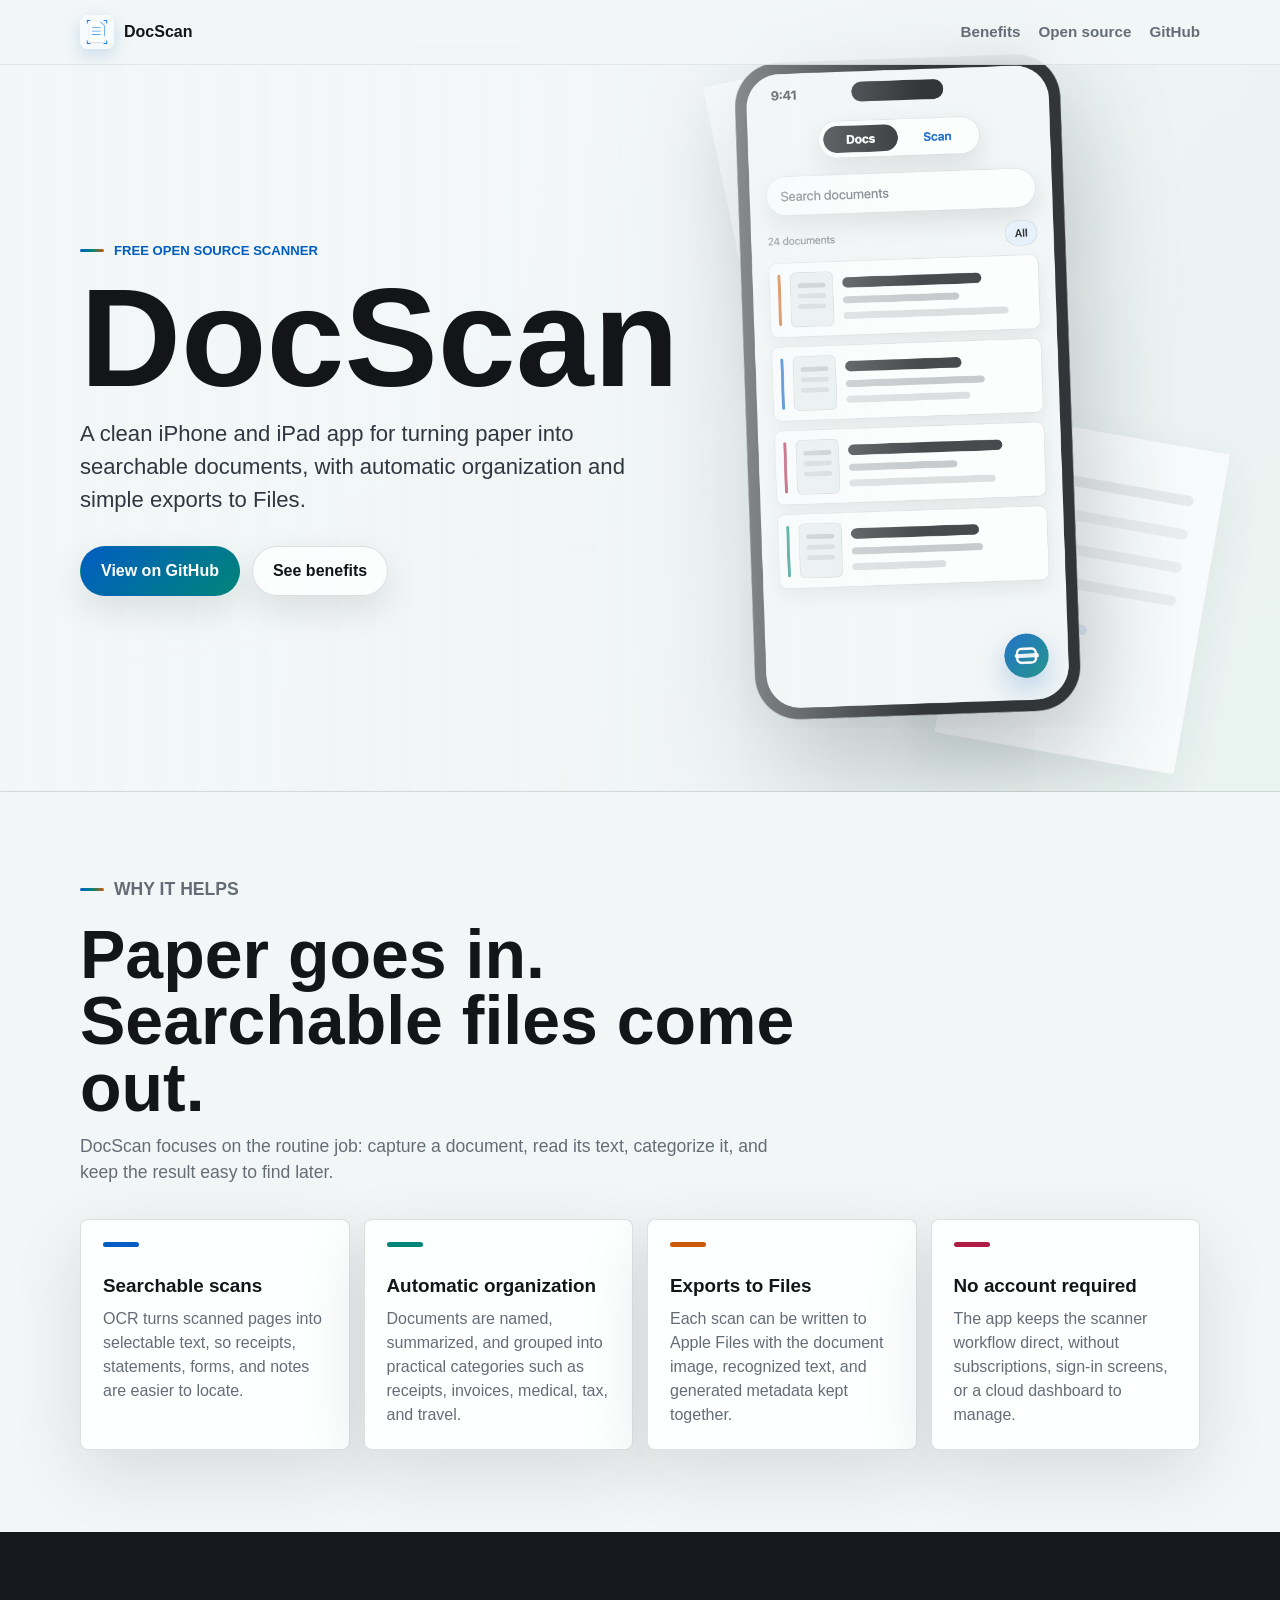
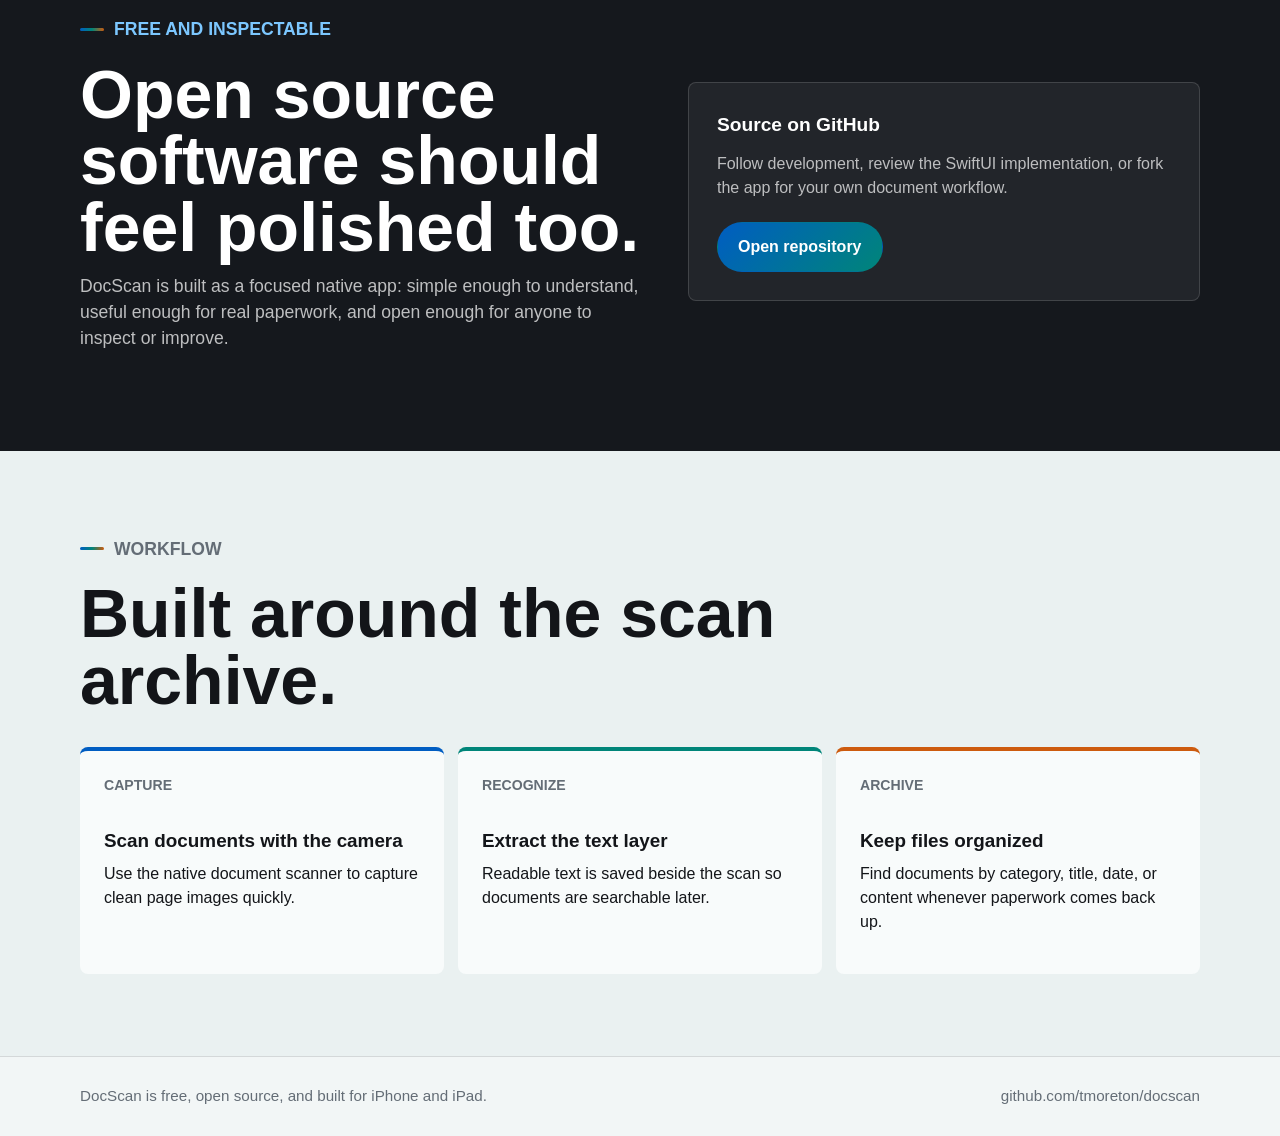
==== docs/index.html @ dbf19c74 "Refresh app styling and add landing page" ====
<!doctype html>
<html lang="en">
<head>
  <meta charset="utf-8">
  <meta name="viewport" content="width=device-width, initial-scale=1">
  <title>DocScan - Free Open Source Document Scanner</title>
  <meta name="description" content="DocScan is a clean, free, open source iPhone and iPad app for scanning paper into searchable, organized documents.">
  <meta property="og:title" content="DocScan">
  <meta property="og:description" content="A clean, free, open source scanner for turning paper into searchable documents.">
  <meta property="og:image" content="https://tmoreton.github.io/docscan/assets/docscan-hero.png">
  <meta property="og:type" content="website">
  <meta property="og:url" content="https://tmoreton.github.io/docscan/">
  <link rel="icon" href="assets/docscan-icon.png">
  <link rel="preload" href="assets/docscan-hero.png" as="image">
  <style>
    :root {
      color-scheme: light;
      --canvas: #f2f6f6;
      --surface: #feffff;
      --ink: #131519;
      --muted: #646d76;
      --blue: #005dc2;
      --teal: #008579;
      --orange: #cd5b0e;
      --rose: #ae1d46;
      --line: rgba(31, 36, 43, 0.14);
      --shadow: 0 22px 70px rgba(22, 28, 36, 0.12);
    }

    * {
      box-sizing: border-box;
    }

    html {
      scroll-behavior: smooth;
      overflow-x: hidden;
    }

    body {
      margin: 0;
      color: var(--ink);
      background: var(--canvas);
      font-family: -apple-system, BlinkMacSystemFont, "SF Pro Display", "Segoe UI", sans-serif;
      line-height: 1.5;
      overflow-x: hidden;
    }

    a {
      color: inherit;
      text-decoration: none;
    }

    .site-header {
      position: fixed;
      top: 0;
      left: 0;
      right: 0;
      z-index: 10;
      border-bottom: 1px solid rgba(31, 36, 43, 0.08);
      background: rgba(242, 246, 246, 0.78);
      backdrop-filter: blur(18px);
    }

    .nav {
      display: flex;
      align-items: center;
      justify-content: space-between;
      width: min(1120px, calc(100% - 40px));
      height: 64px;
      margin: 0 auto;
    }

    .brand {
      display: inline-flex;
      align-items: center;
      gap: 10px;
      font-weight: 750;
    }

    .brand img {
      width: 34px;
      height: 34px;
      border-radius: 8px;
      box-shadow: 0 6px 18px rgba(0, 93, 194, 0.18);
    }

    .nav-links {
      display: flex;
      align-items: center;
      gap: 18px;
      color: var(--muted);
      font-size: 0.95rem;
      font-weight: 650;
    }

    .nav-links a:hover {
      color: var(--ink);
    }

    .hero {
      min-height: 88svh;
      display: grid;
      align-items: center;
      padding: 112px 0 72px;
      background-image:
        linear-gradient(90deg, rgba(242, 246, 246, 0.99) 0%, rgba(242, 246, 246, 0.93) 42%, rgba(242, 246, 246, 0.15) 72%),
        url("assets/docscan-hero.png");
      background-size: cover;
      background-position: center;
      border-bottom: 1px solid var(--line);
    }

    .hero-inner {
      width: min(1120px, calc(100% - 40px));
      margin: 0 auto;
    }

    .eyebrow {
      display: inline-flex;
      align-items: center;
      gap: 10px;
      margin: 0 0 18px;
      color: var(--blue);
      font-size: 0.82rem;
      font-weight: 800;
      text-transform: uppercase;
    }

    .eyebrow::before {
      content: "";
      width: 24px;
      height: 3px;
      border-radius: 999px;
      background: linear-gradient(90deg, var(--blue), var(--teal), var(--orange));
    }

    h1,
    h2,
    h3,
    p {
      margin-top: 0;
    }

    h1 {
      max-width: 620px;
      margin-bottom: 18px;
      font-size: 8.75rem;
      line-height: 0.86;
      font-weight: 850;
    }

    .hero-copy {
      max-width: 570px;
      margin-bottom: 30px;
      color: #2f3740;
      font-size: 1.38rem;
    }

    .hero-actions {
      display: flex;
      flex-wrap: wrap;
      gap: 12px;
    }

    .button {
      display: inline-flex;
      align-items: center;
      justify-content: center;
      min-height: 50px;
      padding: 0 20px;
      border: 1px solid var(--line);
      border-radius: 999px;
      font-weight: 750;
      box-shadow: 0 14px 34px rgba(22, 28, 36, 0.10);
    }

    .button.primary {
      color: white;
      border-color: transparent;
      background: linear-gradient(135deg, var(--blue), var(--teal));
    }

    .button.secondary {
      color: var(--ink);
      background: rgba(254, 255, 255, 0.82);
    }

    main section {
      padding: 82px 0;
    }

    .section-inner {
      width: min(1120px, calc(100% - 40px));
      margin: 0 auto;
    }

    .section-heading {
      max-width: 720px;
      margin-bottom: 34px;
    }

    h2 {
      margin-bottom: 12px;
      font-size: 4.25rem;
      line-height: 0.98;
      font-weight: 820;
    }

    .section-heading p,
    .open-copy p {
      color: var(--muted);
      font-size: 1.1rem;
    }

    .feature-grid {
      display: grid;
      grid-template-columns: repeat(4, minmax(0, 1fr));
      gap: 14px;
    }

    .feature {
      min-height: 230px;
      padding: 22px;
      border: 1px solid var(--line);
      border-radius: 8px;
      background: var(--surface);
      box-shadow: var(--shadow);
    }

    .feature-marker {
      width: 36px;
      height: 5px;
      margin-bottom: 28px;
      border-radius: 999px;
      background: var(--blue);
    }

    .feature:nth-child(2) .feature-marker {
      background: var(--teal);
    }

    .feature:nth-child(3) .feature-marker {
      background: var(--orange);
    }

    .feature:nth-child(4) .feature-marker {
      background: var(--rose);
    }

    h3 {
      margin-bottom: 10px;
      font-size: 1.18rem;
      line-height: 1.15;
    }

    .feature p {
      margin-bottom: 0;
      color: var(--muted);
    }

    .open-source {
      background: #15181d;
      color: white;
    }

    .open-source .eyebrow {
      color: #7cc7ff;
    }

    .open-source .section-inner {
      display: grid;
      grid-template-columns: minmax(0, 1.05fr) minmax(280px, 0.95fr);
      gap: 42px;
      align-items: center;
    }

    .open-copy p {
      color: rgba(255, 255, 255, 0.72);
    }

    .repo-panel {
      padding: 28px;
      border: 1px solid rgba(255, 255, 255, 0.14);
      border-radius: 8px;
      background: rgba(255, 255, 255, 0.06);
    }

    .repo-panel strong {
      display: block;
      margin-bottom: 12px;
      font-size: 1.2rem;
    }

    .repo-panel p {
      margin-bottom: 22px;
      color: rgba(255, 255, 255, 0.70);
    }

    .repo-panel .button {
      box-shadow: none;
    }

    .workflow {
      background: #eaf1f1;
    }

    .steps {
      display: grid;
      grid-template-columns: repeat(3, minmax(0, 1fr));
      gap: 14px;
    }

    .step {
      padding: 24px;
      border-top: 4px solid var(--blue);
      background: rgba(254, 255, 255, 0.72);
      border-radius: 8px;
    }

    .step:nth-child(2) {
      border-top-color: var(--teal);
    }

    .step:nth-child(3) {
      border-top-color: var(--orange);
    }

    .step span {
      display: block;
      margin-bottom: 34px;
      color: var(--muted);
      font-size: 0.88rem;
      font-weight: 800;
      text-transform: uppercase;
    }

    footer {
      padding: 28px 0;
      border-top: 1px solid var(--line);
      color: var(--muted);
      background: var(--canvas);
      font-size: 0.95rem;
    }

    footer .section-inner {
      display: flex;
      justify-content: space-between;
      gap: 18px;
    }

    @media (max-width: 860px) {
      .nav {
        width: calc(100% - 28px);
        max-width: 680px;
      }

      .nav-links a:first-child {
        display: none;
      }

      .hero {
        min-height: 90svh;
        padding: 100px 0 64px;
        background-image:
          linear-gradient(180deg, rgba(242, 246, 246, 0.99) 0%, rgba(242, 246, 246, 0.90) 52%, rgba(242, 246, 246, 0.42) 100%),
          url("assets/docscan-hero.png");
        background-position: 62% center;
      }

      .hero-inner,
      .section-inner {
        width: calc(100% - 28px);
        max-width: 680px;
      }

      h1 {
        font-size: 5.8rem;
      }

      .hero-copy {
        max-width: 480px;
        font-size: 1.2rem;
      }

      h2 {
        font-size: 3.2rem;
      }

      .feature-grid,
      .steps,
      .open-source .section-inner {
        grid-template-columns: 1fr;
      }

      main section {
        padding: 64px 0;
      }

      footer .section-inner {
        flex-direction: column;
      }
    }

    @media (max-width: 520px) {
      .nav-links {
        gap: 12px;
        font-size: 0.88rem;
      }

      .nav-links a:not(:last-child) {
        display: none;
      }

      .brand span {
        display: none;
      }

      h1 {
        font-size: 4.1rem;
      }

      h2 {
        font-size: 2.5rem;
      }

      .hero-actions {
        flex-direction: column;
        align-items: stretch;
        max-width: 348px;
      }

      .button {
        width: 100%;
      }

      .hero-copy {
        max-width: 342px;
      }
    }
  </style>
</head>
<body>
  <header class="site-header">
    <nav class="nav" aria-label="Primary">
      <a class="brand" href="#top" aria-label="DocScan home">
        <img src="assets/docscan-icon.png" alt="">
        <span>DocScan</span>
      </a>
      <div class="nav-links">
        <a href="#benefits">Benefits</a>
        <a href="#open-source">Open source</a>
        <a href="https://github.com/tmoreton/docscan">GitHub</a>
      </div>
    </nav>
  </header>

  <main id="top">
    <section class="hero" aria-labelledby="hero-title">
      <div class="hero-inner">
        <p class="eyebrow">Free open source scanner</p>
        <h1 id="hero-title">DocScan</h1>
        <p class="hero-copy">A clean iPhone and iPad app for turning paper into searchable documents, with automatic organization and simple exports to Files.</p>
        <div class="hero-actions">
          <a class="button primary" href="https://github.com/tmoreton/docscan">View on GitHub</a>
          <a class="button secondary" href="#benefits">See benefits</a>
        </div>
      </div>
    </section>

    <section id="benefits">
      <div class="section-inner">
        <div class="section-heading">
          <p class="eyebrow">Why it helps</p>
          <h2>Paper goes in. Searchable files come out.</h2>
          <p>DocScan focuses on the routine job: capture a document, read its text, categorize it, and keep the result easy to find later.</p>
        </div>
        <div class="feature-grid">
          <article class="feature">
            <div class="feature-marker"></div>
            <h3>Searchable scans</h3>
            <p>OCR turns scanned pages into selectable text, so receipts, statements, forms, and notes are easier to locate.</p>
          </article>
          <article class="feature">
            <div class="feature-marker"></div>
            <h3>Automatic organization</h3>
            <p>Documents are named, summarized, and grouped into practical categories such as receipts, invoices, medical, tax, and travel.</p>
          </article>
          <article class="feature">
            <div class="feature-marker"></div>
            <h3>Exports to Files</h3>
            <p>Each scan can be written to Apple Files with the document image, recognized text, and generated metadata kept together.</p>
          </article>
          <article class="feature">
            <div class="feature-marker"></div>
            <h3>No account required</h3>
            <p>The app keeps the scanner workflow direct, without subscriptions, sign-in screens, or a cloud dashboard to manage.</p>
          </article>
        </div>
      </div>
    </section>

    <section class="open-source" id="open-source">
      <div class="section-inner">
        <div class="open-copy">
          <p class="eyebrow">Free and inspectable</p>
          <h2>Open source software should feel polished too.</h2>
          <p>DocScan is built as a focused native app: simple enough to understand, useful enough for real paperwork, and open enough for anyone to inspect or improve.</p>
        </div>
        <aside class="repo-panel" aria-label="GitHub repository">
          <strong>Source on GitHub</strong>
          <p>Follow development, review the SwiftUI implementation, or fork the app for your own document workflow.</p>
          <a class="button primary" href="https://github.com/tmoreton/docscan">Open repository</a>
        </aside>
      </div>
    </section>

    <section class="workflow" aria-labelledby="workflow-title">
      <div class="section-inner">
        <div class="section-heading">
          <p class="eyebrow">Workflow</p>
          <h2 id="workflow-title">Built around the scan archive.</h2>
        </div>
        <div class="steps">
          <article class="step">
            <span>Capture</span>
            <h3>Scan documents with the camera</h3>
            <p>Use the native document scanner to capture clean page images quickly.</p>
          </article>
          <article class="step">
            <span>Recognize</span>
            <h3>Extract the text layer</h3>
            <p>Readable text is saved beside the scan so documents are searchable later.</p>
          </article>
          <article class="step">
            <span>Archive</span>
            <h3>Keep files organized</h3>
            <p>Find documents by category, title, date, or content whenever paperwork comes back up.</p>
          </article>
        </div>
      </div>
    </section>
  </main>

  <footer>
    <div class="section-inner">
      <span>DocScan is free, open source, and built for iPhone and iPad.</span>
      <a href="https://github.com/tmoreton/docscan">github.com/tmoreton/docscan</a>
    </div>
  </footer>
</body>
</html>
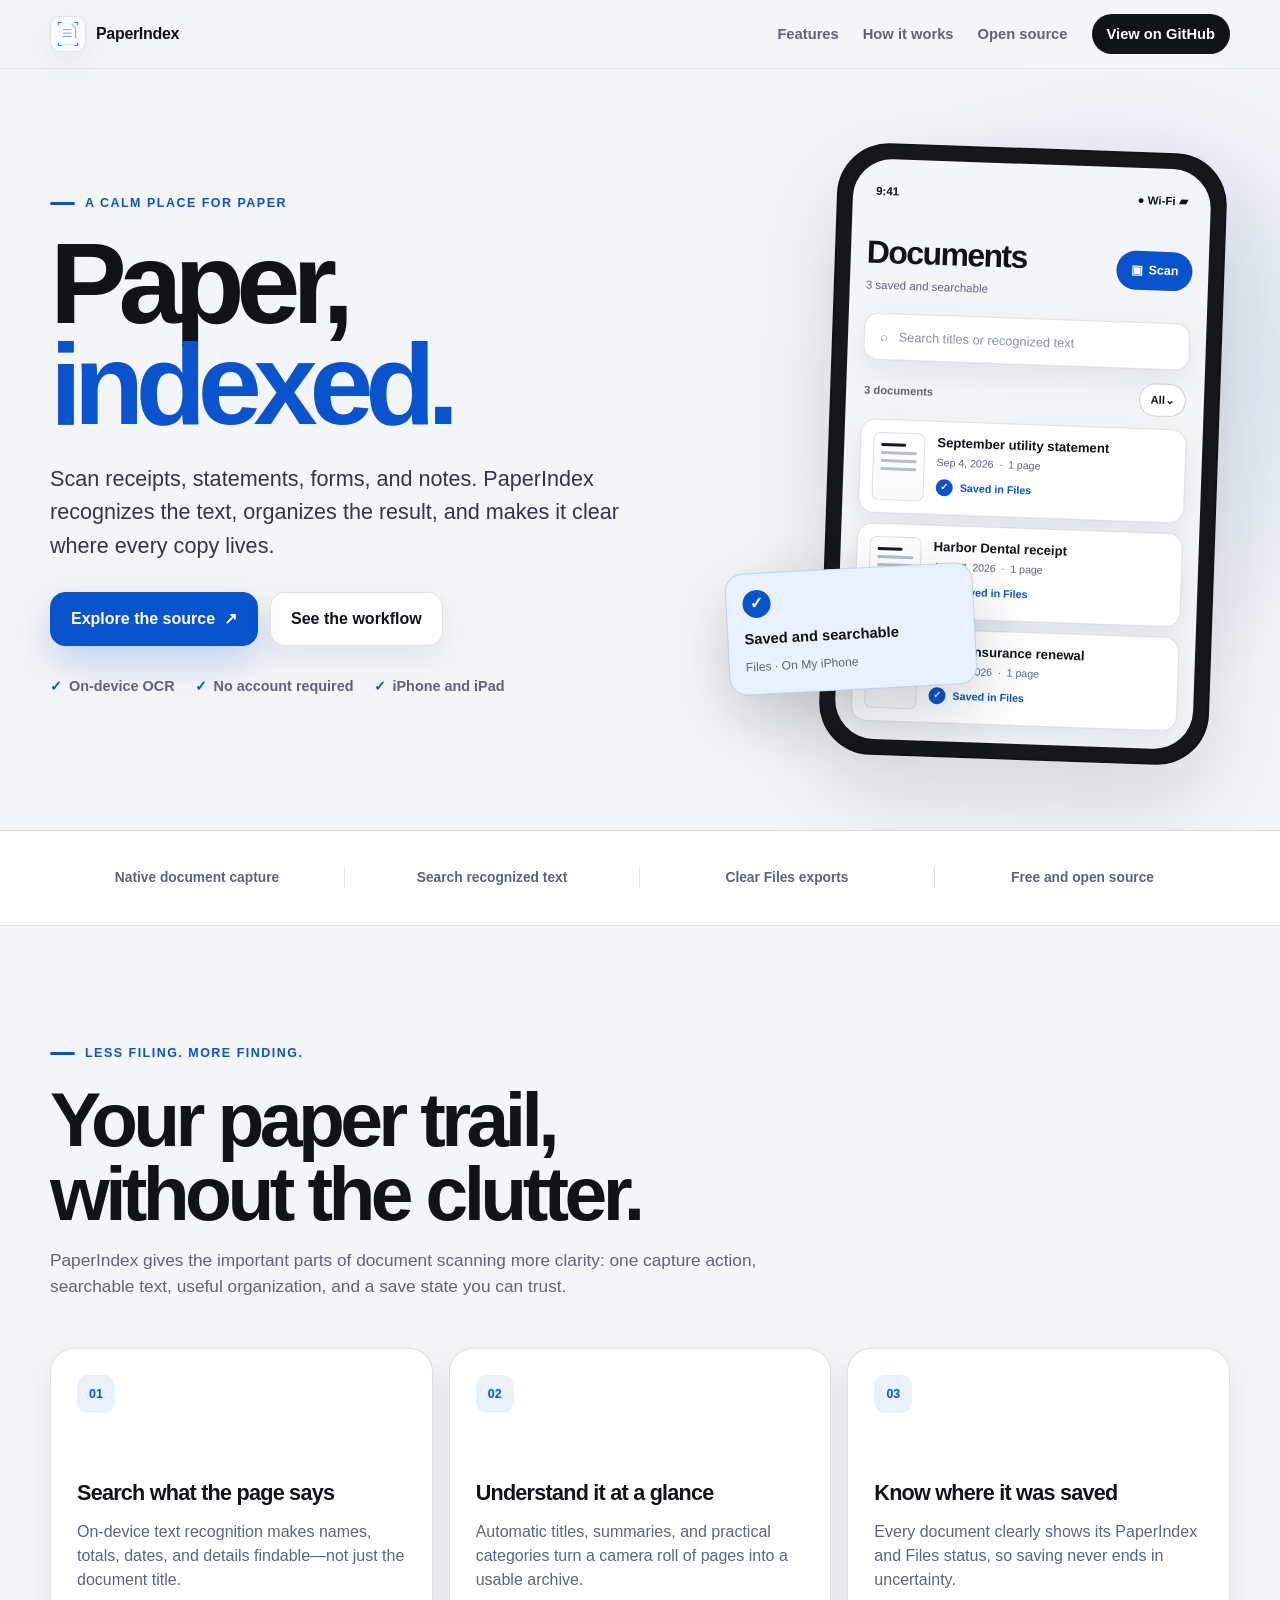
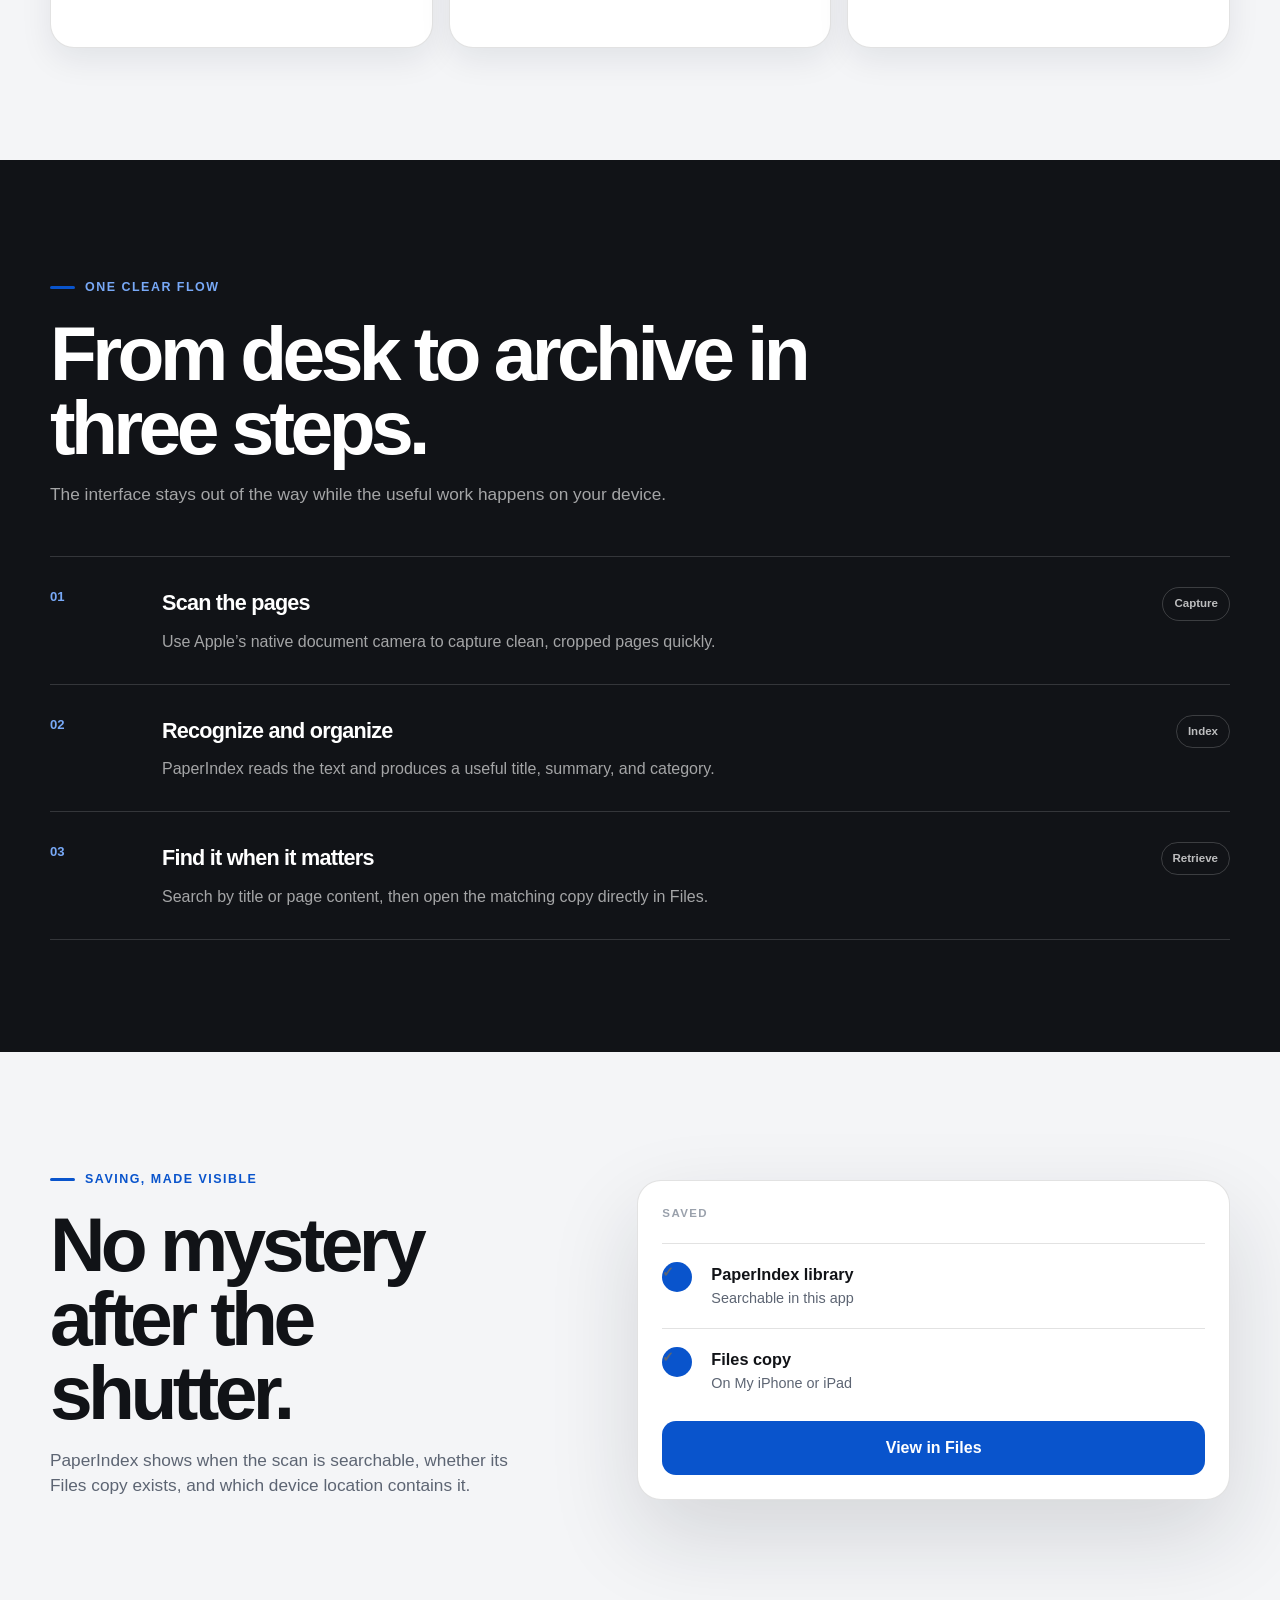
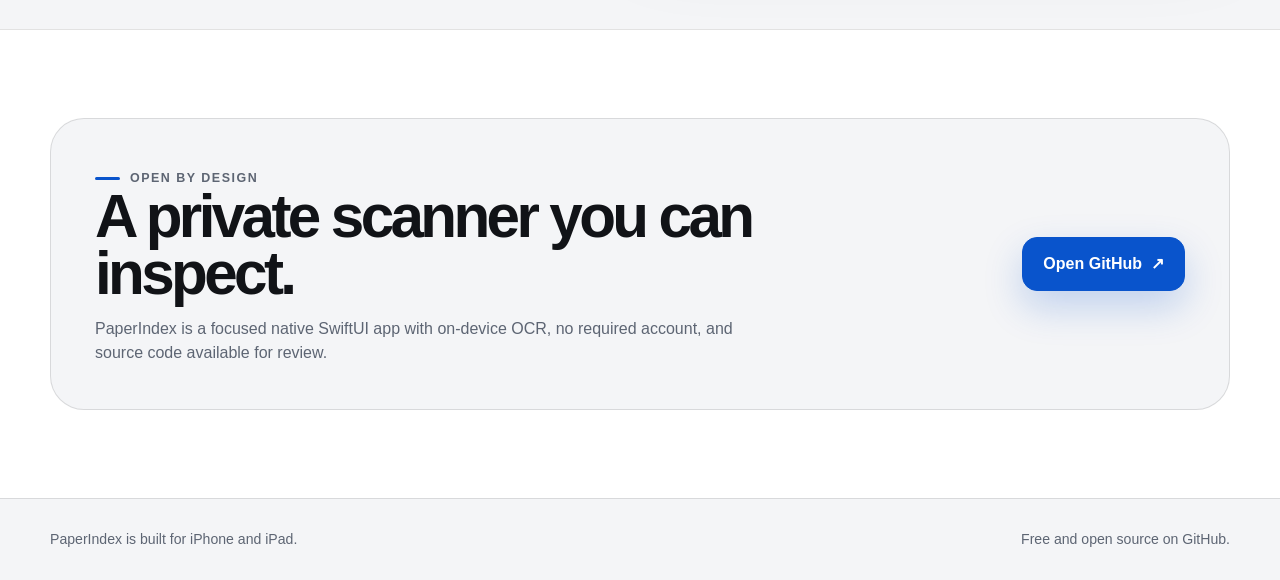
==== commit 13070d08: "Create PaperIndex landing page" ====
--- a/docs/index.html
+++ b/docs/index.html
@@ -3,33 +3,38 @@
 <head>
   <meta charset="utf-8">
   <meta name="viewport" content="width=device-width, initial-scale=1">
-  <title>DocScan - Free Open Source Document Scanner</title>
-  <meta name="description" content="DocScan is a clean, free, open source iPhone and iPad app for scanning paper into searchable, organized documents.">
-  <meta property="og:title" content="DocScan">
-  <meta property="og:description" content="A clean, free, open source scanner for turning paper into searchable documents.">
-  <meta property="og:image" content="https://tmoreton.github.io/docscan/assets/docscan-hero.png">
+  <meta name="theme-color" content="#f4f5f7">
+  <title>PaperIndex — Scan paper. Find anything.</title>
+  <meta name="description" content="PaperIndex turns receipts, statements, forms, and notes into a calm, searchable archive on iPhone and iPad.">
+  <meta property="og:title" content="PaperIndex — Paper, indexed.">
+  <meta property="og:description" content="Scan paper, recognize its text, and keep a clear copy in Files.">
+  <meta property="og:image" content="https://paperindex.tmoreton89.chatgpt.site/assets/paperindex-og.png">
   <meta property="og:type" content="website">
-  <meta property="og:url" content="https://tmoreton.github.io/docscan/">
+  <meta property="og:url" content="https://paperindex.tmoreton89.chatgpt.site/">
+  <meta name="twitter:card" content="summary_large_image">
+  <meta name="twitter:title" content="PaperIndex — Paper, indexed.">
+  <meta name="twitter:description" content="Scan paper, recognize its text, and keep a clear copy in Files.">
+  <meta name="twitter:image" content="https://paperindex.tmoreton89.chatgpt.site/assets/paperindex-og.png">
   <link rel="icon" href="assets/docscan-icon.png">
-  <link rel="preload" href="assets/docscan-hero.png" as="image">
   <style>
     :root {
       color-scheme: light;
-      --canvas: #f2f6f6;
-      --surface: #feffff;
-      --ink: #131519;
-      --muted: #646d76;
-      --blue: #005dc2;
-      --teal: #008579;
-      --orange: #cd5b0e;
-      --rose: #ae1d46;
-      --line: rgba(31, 36, 43, 0.14);
-      --shadow: 0 22px 70px rgba(22, 28, 36, 0.12);
-    }
-
-    * {
-      box-sizing: border-box;
-    }
+      --canvas: #f4f5f7;
+      --surface: #ffffff;
+      --ink: #111317;
+      --muted: #5d6573;
+      --blue: #0954cc;
+      --blue-dark: #073f99;
+      --blue-wash: #e9f1fe;
+      --line: rgba(17, 19, 23, 0.12);
+      --line-strong: rgba(17, 19, 23, 0.2);
+      --shadow-sm: 0 12px 32px rgba(18, 28, 45, 0.08);
+      --shadow-lg: 0 36px 90px rgba(18, 28, 45, 0.14);
+      --radius-md: 24px;
+      --radius-lg: 34px;
+    }
+
+    * { box-sizing: border-box; }
 
     html {
       scroll-behavior: smooth;
@@ -43,508 +48,845 @@
       font-family: -apple-system, BlinkMacSystemFont, "SF Pro Display", "Segoe UI", sans-serif;
       line-height: 1.5;
       overflow-x: hidden;
+      -webkit-font-smoothing: antialiased;
     }
 
     a {
       color: inherit;
       text-decoration: none;
+      -webkit-tap-highlight-color: transparent;
+    }
+
+    .shell {
+      width: min(1180px, calc(100% - 40px));
+      margin-inline: auto;
     }
 
     .site-header {
       position: fixed;
-      top: 0;
-      left: 0;
-      right: 0;
-      z-index: 10;
-      border-bottom: 1px solid rgba(31, 36, 43, 0.08);
-      background: rgba(242, 246, 246, 0.78);
-      backdrop-filter: blur(18px);
+      inset: 0 0 auto;
+      z-index: 20;
+      border-bottom: 1px solid rgba(17, 19, 23, 0.08);
+      background: rgba(244, 245, 247, 0.84);
+      backdrop-filter: blur(20px) saturate(150%);
     }
 
     .nav {
       display: flex;
       align-items: center;
       justify-content: space-between;
-      width: min(1120px, calc(100% - 40px));
-      height: 64px;
-      margin: 0 auto;
+      min-height: 68px;
     }
 
     .brand {
       display: inline-flex;
       align-items: center;
       gap: 10px;
-      font-weight: 750;
+      font-size: 1rem;
+      font-weight: 780;
+      letter-spacing: -0.02em;
     }
 
     .brand img {
-      width: 34px;
-      height: 34px;
-      border-radius: 8px;
-      box-shadow: 0 6px 18px rgba(0, 93, 194, 0.18);
+      width: 36px;
+      height: 36px;
+      border: 1px solid var(--line);
+      border-radius: 10px;
+      background: white;
+      box-shadow: var(--shadow-sm);
     }
 
     .nav-links {
       display: flex;
       align-items: center;
-      gap: 18px;
-      color: var(--muted);
-      font-size: 0.95rem;
+      gap: 24px;
+      color: var(--muted);
+      font-size: 0.92rem;
       font-weight: 650;
     }
 
-    .nav-links a:hover {
-      color: var(--ink);
+    .nav-links a { transition: color 160ms ease; }
+
+    .nav-links a:hover,
+    .nav-links a:focus-visible { color: var(--ink); }
+
+    .nav-cta {
+      display: inline-flex;
+      align-items: center;
+      min-height: 40px;
+      padding: 0 15px;
+      color: white !important;
+      border-radius: 999px;
+      background: var(--ink);
     }
 
     .hero {
-      min-height: 88svh;
-      display: grid;
-      align-items: center;
-      padding: 112px 0 72px;
-      background-image:
-        linear-gradient(90deg, rgba(242, 246, 246, 0.99) 0%, rgba(242, 246, 246, 0.93) 42%, rgba(242, 246, 246, 0.15) 72%),
-        url("assets/docscan-hero.png");
-      background-size: cover;
-      background-position: center;
+      position: relative;
+      min-height: 820px;
+      padding: 148px 0 92px;
+      overflow: hidden;
       border-bottom: 1px solid var(--line);
     }
 
-    .hero-inner {
-      width: min(1120px, calc(100% - 40px));
-      margin: 0 auto;
+    .hero::before {
+      content: "";
+      position: absolute;
+      width: 680px;
+      height: 680px;
+      top: 36px;
+      right: -180px;
+      border-radius: 50%;
+      background: radial-gradient(circle, rgba(9, 84, 204, 0.13), rgba(9, 84, 204, 0) 68%);
+      pointer-events: none;
+    }
+
+    .hero-grid {
+      position: relative;
+      display: grid;
+      grid-template-columns: minmax(0, 1.04fr) minmax(360px, 0.76fr);
+      gap: clamp(50px, 8vw, 112px);
+      align-items: center;
     }
 
     .eyebrow {
       display: inline-flex;
       align-items: center;
       gap: 10px;
-      margin: 0 0 18px;
+      margin: 0 0 20px;
       color: var(--blue);
-      font-size: 0.82rem;
+      font-size: 0.78rem;
       font-weight: 800;
+      letter-spacing: 0.12em;
       text-transform: uppercase;
     }
 
     .eyebrow::before {
       content: "";
-      width: 24px;
+      width: 25px;
       height: 3px;
       border-radius: 999px;
-      background: linear-gradient(90deg, var(--blue), var(--teal), var(--orange));
-    }
-
-    h1,
-    h2,
-    h3,
-    p {
-      margin-top: 0;
-    }
+      background: var(--blue);
+    }
+
+    h1, h2, h3, p { margin-top: 0; }
 
     h1 {
+      max-width: 760px;
+      margin-bottom: 26px;
+      font-size: clamp(4.5rem, 9vw, 8rem);
+      line-height: 0.88;
+      font-weight: 860;
+      letter-spacing: -0.072em;
+    }
+
+    h1 span {
+      display: block;
+      color: var(--blue);
+    }
+
+    .hero-copy {
       max-width: 620px;
-      margin-bottom: 18px;
-      font-size: 8.75rem;
-      line-height: 0.86;
-      font-weight: 850;
-    }
-
-    .hero-copy {
-      max-width: 570px;
       margin-bottom: 30px;
-      color: #2f3740;
-      font-size: 1.38rem;
+      color: #303743;
+      font-size: clamp(1.12rem, 2vw, 1.35rem);
+      line-height: 1.55;
     }
 
     .hero-actions {
       display: flex;
       flex-wrap: wrap;
       gap: 12px;
+      margin-bottom: 30px;
     }
 
     .button {
       display: inline-flex;
       align-items: center;
       justify-content: center;
-      min-height: 50px;
+      gap: 9px;
+      min-height: 54px;
       padding: 0 20px;
       border: 1px solid var(--line);
-      border-radius: 999px;
+      border-radius: 15px;
       font-weight: 750;
-      box-shadow: 0 14px 34px rgba(22, 28, 36, 0.10);
-    }
+      transition: transform 160ms ease, box-shadow 160ms ease, background 160ms ease;
+    }
+
+    .button:hover,
+    .button:focus-visible { transform: translateY(-2px); }
 
     .button.primary {
       color: white;
-      border-color: transparent;
-      background: linear-gradient(135deg, var(--blue), var(--teal));
+      border-color: var(--blue);
+      background: var(--blue);
+      box-shadow: 0 16px 38px rgba(9, 84, 204, 0.22);
+    }
+
+    .button.primary:hover,
+    .button.primary:focus-visible {
+      background: var(--blue-dark);
+      box-shadow: 0 20px 44px rgba(9, 84, 204, 0.28);
     }
 
     .button.secondary {
-      color: var(--ink);
-      background: rgba(254, 255, 255, 0.82);
-    }
-
-    main section {
-      padding: 82px 0;
-    }
-
-    .section-inner {
-      width: min(1120px, calc(100% - 40px));
-      margin: 0 auto;
-    }
-
-    .section-heading {
-      max-width: 720px;
-      margin-bottom: 34px;
-    }
-
-    h2 {
-      margin-bottom: 12px;
-      font-size: 4.25rem;
-      line-height: 0.98;
-      font-weight: 820;
-    }
-
-    .section-heading p,
-    .open-copy p {
-      color: var(--muted);
-      font-size: 1.1rem;
-    }
-
-    .feature-grid {
-      display: grid;
-      grid-template-columns: repeat(4, minmax(0, 1fr));
+      background: rgba(255, 255, 255, 0.8);
+      box-shadow: var(--shadow-sm);
+    }
+
+    .hero-notes {
+      display: flex;
+      flex-wrap: wrap;
+      gap: 8px 20px;
+      color: var(--muted);
+      font-size: 0.9rem;
+      font-weight: 620;
+    }
+
+    .hero-notes span::before {
+      content: "✓";
+      margin-right: 7px;
+      color: var(--blue);
+      font-weight: 850;
+    }
+
+    .product-visual {
+      position: relative;
+      min-height: 590px;
+    }
+
+    .phone {
+      position: absolute;
+      top: 0;
+      right: 12px;
+      width: min(100%, 390px);
+      padding: 14px;
+      border: 2px solid rgba(17, 19, 23, 0.86);
+      border-radius: 52px;
+      background: #15171b;
+      box-shadow: var(--shadow-lg);
+      transform: rotate(2deg);
+    }
+
+    .phone-screen {
+      min-height: 570px;
+      padding: 24px 16px 18px;
+      border-radius: 39px;
+      background: var(--canvas);
+      overflow: hidden;
+    }
+
+    .phone-status {
+      display: flex;
+      justify-content: space-between;
+      margin-bottom: 28px;
+      padding: 0 7px;
+      font-size: 0.72rem;
+      font-weight: 770;
+    }
+
+    .app-title-row {
+      display: flex;
+      justify-content: space-between;
+      align-items: center;
       gap: 14px;
-    }
-
-    .feature {
-      min-height: 230px;
-      padding: 22px;
-      border: 1px solid var(--line);
-      border-radius: 8px;
-      background: var(--surface);
-      box-shadow: var(--shadow);
-    }
-
-    .feature-marker {
-      width: 36px;
-      height: 5px;
-      margin-bottom: 28px;
+      margin-bottom: 18px;
+    }
+
+    .app-title-row h3 {
+      margin: 0;
+      font-size: 2rem;
+      letter-spacing: -0.05em;
+    }
+
+    .app-title-row p {
+      margin: 1px 0 0;
+      color: var(--muted);
+      font-size: 0.72rem;
+    }
+
+    .scan-pill {
+      flex: 0 0 auto;
+      padding: 10px 14px;
+      color: white;
       border-radius: 999px;
       background: var(--blue);
-    }
-
-    .feature:nth-child(2) .feature-marker {
-      background: var(--teal);
-    }
-
-    .feature:nth-child(3) .feature-marker {
-      background: var(--orange);
-    }
-
-    .feature:nth-child(4) .feature-marker {
-      background: var(--rose);
-    }
-
-    h3 {
+      font-size: 0.78rem;
+      font-weight: 760;
+    }
+
+    .search-field {
+      margin-bottom: 14px;
+      padding: 13px 15px;
+      color: #8a909a;
+      border: 1px solid var(--line);
+      border-radius: 14px;
+      background: white;
+      font-size: 0.8rem;
+      box-shadow: var(--shadow-sm);
+    }
+
+    .filter-row {
+      display: flex;
+      align-items: center;
+      justify-content: space-between;
+      margin: 0 2px 12px;
+      color: var(--muted);
+      font-size: 0.7rem;
+      font-weight: 650;
+    }
+
+    .filter-pill {
+      padding: 7px 11px;
+      color: var(--ink);
+      border: 1px solid var(--line-strong);
+      border-radius: 999px;
+      background: white;
+    }
+
+    .document-card {
+      display: grid;
+      grid-template-columns: 52px 1fr;
+      gap: 12px;
+      margin-top: 10px;
+      padding: 12px;
+      border: 1px solid var(--line);
+      border-radius: 15px;
+      background: white;
+      box-shadow: var(--shadow-sm);
+    }
+
+    .paper-thumb {
+      height: 68px;
+      padding: 10px 7px;
+      border: 1px solid var(--line);
+      border-radius: 7px;
+      background: linear-gradient(#fff, #fafafa);
+    }
+
+    .paper-thumb i {
+      display: block;
+      height: 3px;
+      margin-bottom: 5px;
+      border-radius: 999px;
+      background: #b9bec6;
+    }
+
+    .paper-thumb i:first-child {
+      width: 70%;
+      background: #16191f;
+    }
+
+    .document-card strong {
+      display: block;
+      margin: 1px 0 4px;
+      font-size: 0.82rem;
+      line-height: 1.25;
+    }
+
+    .document-meta {
+      color: var(--muted);
+      font-size: 0.66rem;
+    }
+
+    .document-status {
+      display: flex;
+      align-items: center;
+      gap: 7px;
+      margin-top: 8px;
+      color: var(--blue);
+      font-size: 0.67rem;
+      font-weight: 720;
+    }
+
+    .document-status b {
+      display: inline-grid;
+      width: 17px;
+      height: 17px;
+      place-items: center;
+      color: white;
+      border-radius: 50%;
+      background: var(--blue);
+      font-size: 0.6rem;
+    }
+
+    .save-popover {
+      position: absolute;
+      left: -48px;
+      bottom: 48px;
+      width: 248px;
+      padding: 16px;
+      border: 1px solid rgba(9, 84, 204, 0.2);
+      border-radius: 18px;
+      background: var(--blue-wash);
+      box-shadow: 0 24px 62px rgba(18, 28, 45, 0.2);
+      transform: rotate(-3deg);
+    }
+
+    .save-popover strong {
+      display: block;
+      margin-bottom: 4px;
+      font-size: 0.92rem;
+    }
+
+    .save-popover span {
+      color: var(--muted);
+      font-size: 0.76rem;
+    }
+
+    .save-popover::before {
+      content: "✓";
+      display: grid;
+      width: 28px;
+      height: 28px;
       margin-bottom: 10px;
-      font-size: 1.18rem;
-      line-height: 1.15;
-    }
-
-    .feature p {
+      place-items: center;
+      color: white;
+      border-radius: 50%;
+      background: var(--blue);
+      font-weight: 850;
+    }
+
+    .trust-bar {
+      border-bottom: 1px solid var(--line);
+      background: var(--surface);
+    }
+
+    .trust-items {
+      display: grid;
+      grid-template-columns: repeat(4, 1fr);
+      min-height: 94px;
+      align-items: center;
+    }
+
+    .trust-items span {
+      padding: 0 26px;
+      color: var(--muted);
+      border-right: 1px solid var(--line);
+      font-size: 0.86rem;
+      font-weight: 700;
+      text-align: center;
+    }
+
+    .trust-items span:last-child { border-right: 0; }
+
+    section.content-section { padding: 112px 0; }
+
+    .section-heading {
+      max-width: 760px;
+      margin-bottom: 48px;
+    }
+
+    h2 {
+      margin-bottom: 18px;
+      font-size: clamp(2.8rem, 6vw, 5.4rem);
+      line-height: 0.96;
+      font-weight: 835;
+      letter-spacing: -0.06em;
+    }
+
+    .section-heading > p:last-child {
+      color: var(--muted);
+      font-size: 1.08rem;
+    }
+
+    .feature-grid {
+      display: grid;
+      grid-template-columns: repeat(3, minmax(0, 1fr));
+      gap: 16px;
+    }
+
+    .feature-card {
+      min-height: 300px;
+      padding: 26px;
+      border: 1px solid var(--line);
+      border-radius: var(--radius-md);
+      background: var(--surface);
+      box-shadow: var(--shadow-sm);
+    }
+
+    .feature-number {
+      display: grid;
+      width: 38px;
+      height: 38px;
+      margin-bottom: 64px;
+      place-items: center;
+      color: var(--blue);
+      border-radius: 11px;
+      background: var(--blue-wash);
+      font-size: 0.78rem;
+      font-weight: 820;
+    }
+
+    .feature-card h3,
+    .step-copy h3 {
+      margin-bottom: 10px;
+      font-size: 1.35rem;
+      letter-spacing: -0.035em;
+    }
+
+    .feature-card p,
+    .step-copy p {
       margin-bottom: 0;
       color: var(--muted);
     }
 
+    .workflow-section {
+      color: white;
+      background: var(--ink);
+    }
+
+    .workflow-section .eyebrow { color: #78a9f7; }
+
+    .workflow-section .section-heading > p:last-child {
+      color: rgba(255, 255, 255, 0.62);
+    }
+
+    .steps { border-top: 1px solid rgba(255, 255, 255, 0.15); }
+
+    .step {
+      display: grid;
+      grid-template-columns: 84px 1fr auto;
+      gap: 28px;
+      align-items: start;
+      padding: 30px 0;
+      border-bottom: 1px solid rgba(255, 255, 255, 0.15);
+    }
+
+    .step-index {
+      color: #78a9f7;
+      font-size: 0.82rem;
+      font-weight: 820;
+    }
+
+    .step-copy { max-width: 630px; }
+
+    .step-copy p { color: rgba(255, 255, 255, 0.62); }
+
+    .step-tag {
+      padding: 7px 11px;
+      color: rgba(255, 255, 255, 0.72);
+      border: 1px solid rgba(255, 255, 255, 0.18);
+      border-radius: 999px;
+      font-size: 0.72rem;
+      font-weight: 730;
+    }
+
+    .save-grid {
+      display: grid;
+      grid-template-columns: minmax(0, 0.9fr) minmax(400px, 1.1fr);
+      gap: clamp(42px, 8vw, 110px);
+      align-items: center;
+    }
+
+    .save-grid .section-heading { margin-bottom: 0; }
+
+    .storage-card {
+      padding: 24px;
+      border: 1px solid var(--line);
+      border-radius: var(--radius-md);
+      background: white;
+      box-shadow: var(--shadow-lg);
+    }
+
+    .storage-label {
+      margin-bottom: 20px;
+      color: #9aa1ac;
+      font-size: 0.72rem;
+      font-weight: 820;
+      letter-spacing: 0.12em;
+    }
+
+    .storage-row {
+      display: grid;
+      grid-template-columns: 36px 1fr;
+      gap: 13px;
+      padding: 18px 0;
+      border-top: 1px solid var(--line);
+    }
+
+    .storage-row:first-of-type {
+      border-top: 0;
+      padding-top: 0;
+    }
+
+    .check {
+      display: grid;
+      width: 30px;
+      height: 30px;
+      place-items: center;
+      color: white;
+      border-radius: 50%;
+      background: var(--blue);
+      font-size: 0.78rem;
+      font-weight: 850;
+    }
+
+    .storage-row strong,
+    .storage-row span { display: block; }
+
+    .storage-row strong {
+      margin-bottom: 2px;
+      font-size: 1.02rem;
+    }
+
+    .storage-row span {
+      color: var(--muted);
+      font-size: 0.9rem;
+    }
+
+    .storage-button {
+      margin-top: 8px;
+      padding: 15px;
+      color: white;
+      border-radius: 14px;
+      background: var(--blue);
+      text-align: center;
+      font-weight: 760;
+    }
+
     .open-source {
-      background: #15181d;
-      color: white;
-    }
-
-    .open-source .eyebrow {
-      color: #7cc7ff;
-    }
-
-    .open-source .section-inner {
-      display: grid;
-      grid-template-columns: minmax(0, 1.05fr) minmax(280px, 0.95fr);
-      gap: 42px;
-      align-items: center;
-    }
-
-    .open-copy p {
-      color: rgba(255, 255, 255, 0.72);
-    }
-
-    .repo-panel {
-      padding: 28px;
-      border: 1px solid rgba(255, 255, 255, 0.14);
-      border-radius: 8px;
-      background: rgba(255, 255, 255, 0.06);
-    }
-
-    .repo-panel strong {
-      display: block;
-      margin-bottom: 12px;
-      font-size: 1.2rem;
-    }
-
-    .repo-panel p {
-      margin-bottom: 22px;
-      color: rgba(255, 255, 255, 0.70);
-    }
-
-    .repo-panel .button {
-      box-shadow: none;
-    }
-
-    .workflow {
-      background: #eaf1f1;
-    }
-
-    .steps {
-      display: grid;
-      grid-template-columns: repeat(3, minmax(0, 1fr));
-      gap: 14px;
-    }
-
-    .step {
-      padding: 24px;
-      border-top: 4px solid var(--blue);
-      background: rgba(254, 255, 255, 0.72);
-      border-radius: 8px;
-    }
-
-    .step:nth-child(2) {
-      border-top-color: var(--teal);
-    }
-
-    .step:nth-child(3) {
-      border-top-color: var(--orange);
-    }
-
-    .step span {
-      display: block;
-      margin-bottom: 34px;
-      color: var(--muted);
+      padding: 88px 0;
+      border-top: 1px solid var(--line);
+      background: var(--surface);
+    }
+
+    .open-panel {
+      display: grid;
+      grid-template-columns: 1fr auto;
+      gap: 40px;
+      align-items: center;
+      padding: 44px;
+      border: 1px solid var(--line);
+      border-radius: var(--radius-lg);
+      background: var(--canvas);
+    }
+
+    .open-panel h2 {
+      max-width: 760px;
+      margin-bottom: 14px;
+      font-size: clamp(2.3rem, 4.7vw, 4.25rem);
+    }
+
+    .open-panel p {
+      max-width: 680px;
+      margin-bottom: 0;
+      color: var(--muted);
+    }
+
+    footer {
+      padding: 30px 0;
+      color: var(--muted);
+      border-top: 1px solid var(--line);
       font-size: 0.88rem;
-      font-weight: 800;
-      text-transform: uppercase;
-    }
-
-    footer {
-      padding: 28px 0;
-      border-top: 1px solid var(--line);
-      color: var(--muted);
-      background: var(--canvas);
-      font-size: 0.95rem;
-    }
-
-    footer .section-inner {
+    }
+
+    .footer-row {
       display: flex;
       justify-content: space-between;
-      gap: 18px;
-    }
-
-    @media (max-width: 860px) {
-      .nav {
-        width: calc(100% - 28px);
-        max-width: 680px;
+      gap: 24px;
+    }
+
+    @media (max-width: 900px) {
+      .hero { min-height: auto; }
+
+      .hero-grid,
+      .save-grid { grid-template-columns: 1fr; }
+
+      .product-visual {
+        width: min(100%, 480px);
+        min-height: 620px;
+        margin-inline: auto;
       }
 
-      .nav-links a:first-child {
-        display: none;
+      .feature-grid { grid-template-columns: 1fr; }
+      .feature-card { min-height: auto; }
+      .feature-number { margin-bottom: 38px; }
+      .trust-items { grid-template-columns: repeat(2, 1fr); }
+      .trust-items span:nth-child(2) { border-right: 0; }
+
+      .trust-items span {
+        display: grid;
+        min-height: 70px;
+        place-items: center;
+        border-bottom: 1px solid var(--line);
       }
 
-      .hero {
-        min-height: 90svh;
-        padding: 100px 0 64px;
-        background-image:
-          linear-gradient(180deg, rgba(242, 246, 246, 0.99) 0%, rgba(242, 246, 246, 0.90) 52%, rgba(242, 246, 246, 0.42) 100%),
-          url("assets/docscan-hero.png");
-        background-position: 62% center;
+      .trust-items span:nth-child(3),
+      .trust-items span:nth-child(4) { border-bottom: 0; }
+    }
+
+    @media (max-width: 620px) {
+      .shell { width: min(100% - 28px, 520px); }
+      .nav-links a:not(.nav-cta) { display: none; }
+      .hero { padding: 122px 0 68px; }
+      h1 { font-size: clamp(4rem, 21vw, 6rem); }
+      .hero-actions { flex-direction: column; }
+      .button { width: 100%; }
+      .product-visual { min-height: 570px; }
+
+      .phone {
+        right: -12px;
+        width: calc(100% - 20px);
       }
 
-      .hero-inner,
-      .section-inner {
-        width: calc(100% - 28px);
-        max-width: 680px;
+      .save-popover {
+        left: -4px;
+        bottom: 24px;
       }
 
-      h1 {
-        font-size: 5.8rem;
+      section.content-section { padding: 80px 0; }
+      .step { grid-template-columns: 44px 1fr; }
+      .step-tag { display: none; }
+
+      .open-panel {
+        grid-template-columns: 1fr;
+        padding: 28px;
       }
 
-      .hero-copy {
-        max-width: 480px;
-        font-size: 1.2rem;
-      }
-
-      h2 {
-        font-size: 3.2rem;
-      }
-
-      .feature-grid,
-      .steps,
-      .open-source .section-inner {
-        grid-template-columns: 1fr;
-      }
-
-      main section {
-        padding: 64px 0;
-      }
-
-      footer .section-inner {
-        flex-direction: column;
-      }
-    }
-
-    @media (max-width: 520px) {
-      .nav-links {
-        gap: 12px;
-        font-size: 0.88rem;
-      }
-
-      .nav-links a:not(:last-child) {
-        display: none;
-      }
-
-      .brand span {
-        display: none;
-      }
-
-      h1 {
-        font-size: 4.1rem;
-      }
-
-      h2 {
-        font-size: 2.5rem;
-      }
-
-      .hero-actions {
-        flex-direction: column;
-        align-items: stretch;
-        max-width: 348px;
-      }
-
-      .button {
-        width: 100%;
-      }
-
-      .hero-copy {
-        max-width: 342px;
-      }
+      .footer-row { flex-direction: column; }
+    }
+
+    @media (prefers-reduced-motion: reduce) {
+      html { scroll-behavior: auto; }
+      .button, .nav-links a { transition: none; }
     }
   </style>
 </head>
 <body>
   <header class="site-header">
-    <nav class="nav" aria-label="Primary">
-      <a class="brand" href="#top" aria-label="DocScan home">
+    <nav class="nav shell" aria-label="Primary navigation">
+      <a class="brand" href="#top" aria-label="PaperIndex home">
         <img src="assets/docscan-icon.png" alt="">
-        <span>DocScan</span>
+        <span>PaperIndex</span>
       </a>
       <div class="nav-links">
-        <a href="#benefits">Benefits</a>
-        <a href="#open-source">Open source</a>
-        <a href="https://github.com/tmoreton/docscan">GitHub</a>
+        <a href="#features">Features</a>
+        <a href="#workflow">How it works</a>
+        <a href="https://github.com/tmoreton/docscan">Open source</a>
+        <a class="nav-cta" href="https://github.com/tmoreton/docscan">View on GitHub</a>
       </div>
     </nav>
   </header>
 
   <main id="top">
     <section class="hero" aria-labelledby="hero-title">
-      <div class="hero-inner">
-        <p class="eyebrow">Free open source scanner</p>
-        <h1 id="hero-title">DocScan</h1>
-        <p class="hero-copy">A clean iPhone and iPad app for turning paper into searchable documents, with automatic organization and simple exports to Files.</p>
-        <div class="hero-actions">
-          <a class="button primary" href="https://github.com/tmoreton/docscan">View on GitHub</a>
-          <a class="button secondary" href="#benefits">See benefits</a>
+      <div class="hero-grid shell">
+        <div>
+          <p class="eyebrow">A calm place for paper</p>
+          <h1 id="hero-title">Paper,<span>indexed.</span></h1>
+          <p class="hero-copy">Scan receipts, statements, forms, and notes. PaperIndex recognizes the text, organizes the result, and makes it clear where every copy lives.</p>
+          <div class="hero-actions">
+            <a class="button primary" href="https://github.com/tmoreton/docscan">Explore the source <span aria-hidden="true">↗</span></a>
+            <a class="button secondary" href="#workflow">See the workflow</a>
+          </div>
+          <div class="hero-notes" aria-label="Product highlights">
+            <span>On-device OCR</span>
+            <span>No account required</span>
+            <span>iPhone and iPad</span>
+          </div>
+        </div>
+
+        <div class="product-visual" aria-label="PaperIndex document archive preview">
+          <div class="phone">
+            <div class="phone-screen">
+              <div class="phone-status"><span>9:41</span><span>● Wi-Fi ▰</span></div>
+              <div class="app-title-row">
+                <div><h3>Documents</h3><p>3 saved and searchable</p></div>
+                <span class="scan-pill">▣&nbsp; Scan</span>
+              </div>
+              <div class="search-field">⌕ &nbsp; Search titles or recognized text</div>
+              <div class="filter-row"><span>3 documents</span><span class="filter-pill">All⌄</span></div>
+
+              <div class="document-card">
+                <div class="paper-thumb"><i></i><i></i><i></i><i></i></div>
+                <div><strong>September utility statement</strong><div class="document-meta">Sep 4, 2026 &nbsp;·&nbsp; 1 page</div><div class="document-status"><b>✓</b> Saved in Files</div></div>
+              </div>
+              <div class="document-card">
+                <div class="paper-thumb"><i></i><i></i><i></i><i></i></div>
+                <div><strong>Harbor Dental receipt</strong><div class="document-meta">Aug 27, 2026 &nbsp;·&nbsp; 1 page</div><div class="document-status"><b>✓</b> Saved in Files</div></div>
+              </div>
+              <div class="document-card">
+                <div class="paper-thumb"><i></i><i></i><i></i><i></i></div>
+                <div><strong>Home insurance renewal</strong><div class="document-meta">Aug 19, 2026 &nbsp;·&nbsp; 1 page</div><div class="document-status"><b>✓</b> Saved in Files</div></div>
+              </div>
+            </div>
+          </div>
+          <div class="save-popover"><strong>Saved and searchable</strong><span>Files · On My iPhone</span></div>
         </div>
       </div>
     </section>
 
-    <section id="benefits">
-      <div class="section-inner">
+    <div class="trust-bar" aria-label="PaperIndex principles">
+      <div class="trust-items shell">
+        <span>Native document capture</span>
+        <span>Search recognized text</span>
+        <span>Clear Files exports</span>
+        <span>Free and open source</span>
+      </div>
+    </div>
+
+    <section class="content-section" id="features">
+      <div class="shell">
         <div class="section-heading">
-          <p class="eyebrow">Why it helps</p>
-          <h2>Paper goes in. Searchable files come out.</h2>
-          <p>DocScan focuses on the routine job: capture a document, read its text, categorize it, and keep the result easy to find later.</p>
+          <p class="eyebrow">Less filing. More finding.</p>
+          <h2>Your paper trail, without the clutter.</h2>
+          <p>PaperIndex gives the important parts of document scanning more clarity: one capture action, searchable text, useful organization, and a save state you can trust.</p>
         </div>
         <div class="feature-grid">
-          <article class="feature">
-            <div class="feature-marker"></div>
-            <h3>Searchable scans</h3>
-            <p>OCR turns scanned pages into selectable text, so receipts, statements, forms, and notes are easier to locate.</p>
-          </article>
-          <article class="feature">
-            <div class="feature-marker"></div>
-            <h3>Automatic organization</h3>
-            <p>Documents are named, summarized, and grouped into practical categories such as receipts, invoices, medical, tax, and travel.</p>
-          </article>
-          <article class="feature">
-            <div class="feature-marker"></div>
-            <h3>Exports to Files</h3>
-            <p>Each scan can be written to Apple Files with the document image, recognized text, and generated metadata kept together.</p>
-          </article>
-          <article class="feature">
-            <div class="feature-marker"></div>
-            <h3>No account required</h3>
-            <p>The app keeps the scanner workflow direct, without subscriptions, sign-in screens, or a cloud dashboard to manage.</p>
-          </article>
+          <article class="feature-card"><span class="feature-number">01</span><h3>Search what the page says</h3><p>On-device text recognition makes names, totals, dates, and details findable—not just the document title.</p></article>
+          <article class="feature-card"><span class="feature-number">02</span><h3>Understand it at a glance</h3><p>Automatic titles, summaries, and practical categories turn a camera roll of pages into a usable archive.</p></article>
+          <article class="feature-card"><span class="feature-number">03</span><h3>Know where it was saved</h3><p>Every document clearly shows its PaperIndex and Files status, so saving never ends in uncertainty.</p></article>
         </div>
       </div>
     </section>
 
-    <section class="open-source" id="open-source">
-      <div class="section-inner">
-        <div class="open-copy">
-          <p class="eyebrow">Free and inspectable</p>
-          <h2>Open source software should feel polished too.</h2>
-          <p>DocScan is built as a focused native app: simple enough to understand, useful enough for real paperwork, and open enough for anyone to inspect or improve.</p>
-        </div>
-        <aside class="repo-panel" aria-label="GitHub repository">
-          <strong>Source on GitHub</strong>
-          <p>Follow development, review the SwiftUI implementation, or fork the app for your own document workflow.</p>
-          <a class="button primary" href="https://github.com/tmoreton/docscan">Open repository</a>
-        </aside>
-      </div>
-    </section>
-
-    <section class="workflow" aria-labelledby="workflow-title">
-      <div class="section-inner">
+    <section class="content-section workflow-section" id="workflow">
+      <div class="shell">
         <div class="section-heading">
-          <p class="eyebrow">Workflow</p>
-          <h2 id="workflow-title">Built around the scan archive.</h2>
+          <p class="eyebrow">One clear flow</p>
+          <h2>From desk to archive in three steps.</h2>
+          <p>The interface stays out of the way while the useful work happens on your device.</p>
         </div>
         <div class="steps">
-          <article class="step">
-            <span>Capture</span>
-            <h3>Scan documents with the camera</h3>
-            <p>Use the native document scanner to capture clean page images quickly.</p>
-          </article>
-          <article class="step">
-            <span>Recognize</span>
-            <h3>Extract the text layer</h3>
-            <p>Readable text is saved beside the scan so documents are searchable later.</p>
-          </article>
-          <article class="step">
-            <span>Archive</span>
-            <h3>Keep files organized</h3>
-            <p>Find documents by category, title, date, or content whenever paperwork comes back up.</p>
-          </article>
+          <article class="step"><span class="step-index">01</span><div class="step-copy"><h3>Scan the pages</h3><p>Use Apple’s native document camera to capture clean, cropped pages quickly.</p></div><span class="step-tag">Capture</span></article>
+          <article class="step"><span class="step-index">02</span><div class="step-copy"><h3>Recognize and organize</h3><p>PaperIndex reads the text and produces a useful title, summary, and category.</p></div><span class="step-tag">Index</span></article>
+          <article class="step"><span class="step-index">03</span><div class="step-copy"><h3>Find it when it matters</h3><p>Search by title or page content, then open the matching copy directly in Files.</p></div><span class="step-tag">Retrieve</span></article>
         </div>
       </div>
     </section>
+
+    <section class="content-section">
+      <div class="save-grid shell">
+        <div class="section-heading">
+          <p class="eyebrow">Saving, made visible</p>
+          <h2>No mystery after the shutter.</h2>
+          <p>PaperIndex shows when the scan is searchable, whether its Files copy exists, and which device location contains it.</p>
+        </div>
+        <div class="storage-card" aria-label="PaperIndex save status example">
+          <div class="storage-label">SAVED</div>
+          <div class="storage-row"><span class="check">✓</span><div><strong>PaperIndex library</strong><span>Searchable in this app</span></div></div>
+          <div class="storage-row"><span class="check">✓</span><div><strong>Files copy</strong><span>On My iPhone or iPad</span></div></div>
+          <div class="storage-button">View in Files</div>
+        </div>
+      </div>
+    </section>
+
+    <section class="open-source">
+      <div class="open-panel shell">
+        <div>
+          <p class="eyebrow">Open by design</p>
+          <h2>A private scanner you can inspect.</h2>
+          <p>PaperIndex is a focused native SwiftUI app with on-device OCR, no required account, and source code available for review.</p>
+        </div>
+        <a class="button primary" href="https://github.com/tmoreton/docscan">Open GitHub <span aria-hidden="true">↗</span></a>
+      </div>
+    </section>
   </main>
 
   <footer>
-    <div class="section-inner">
-      <span>DocScan is free, open source, and built for iPhone and iPad.</span>
-      <a href="https://github.com/tmoreton/docscan">github.com/tmoreton/docscan</a>
+    <div class="footer-row shell">
+      <span>PaperIndex is built for iPhone and iPad.</span>
+      <a href="https://github.com/tmoreton/docscan">Free and open source on GitHub.</a>
     </div>
   </footer>
 </body>
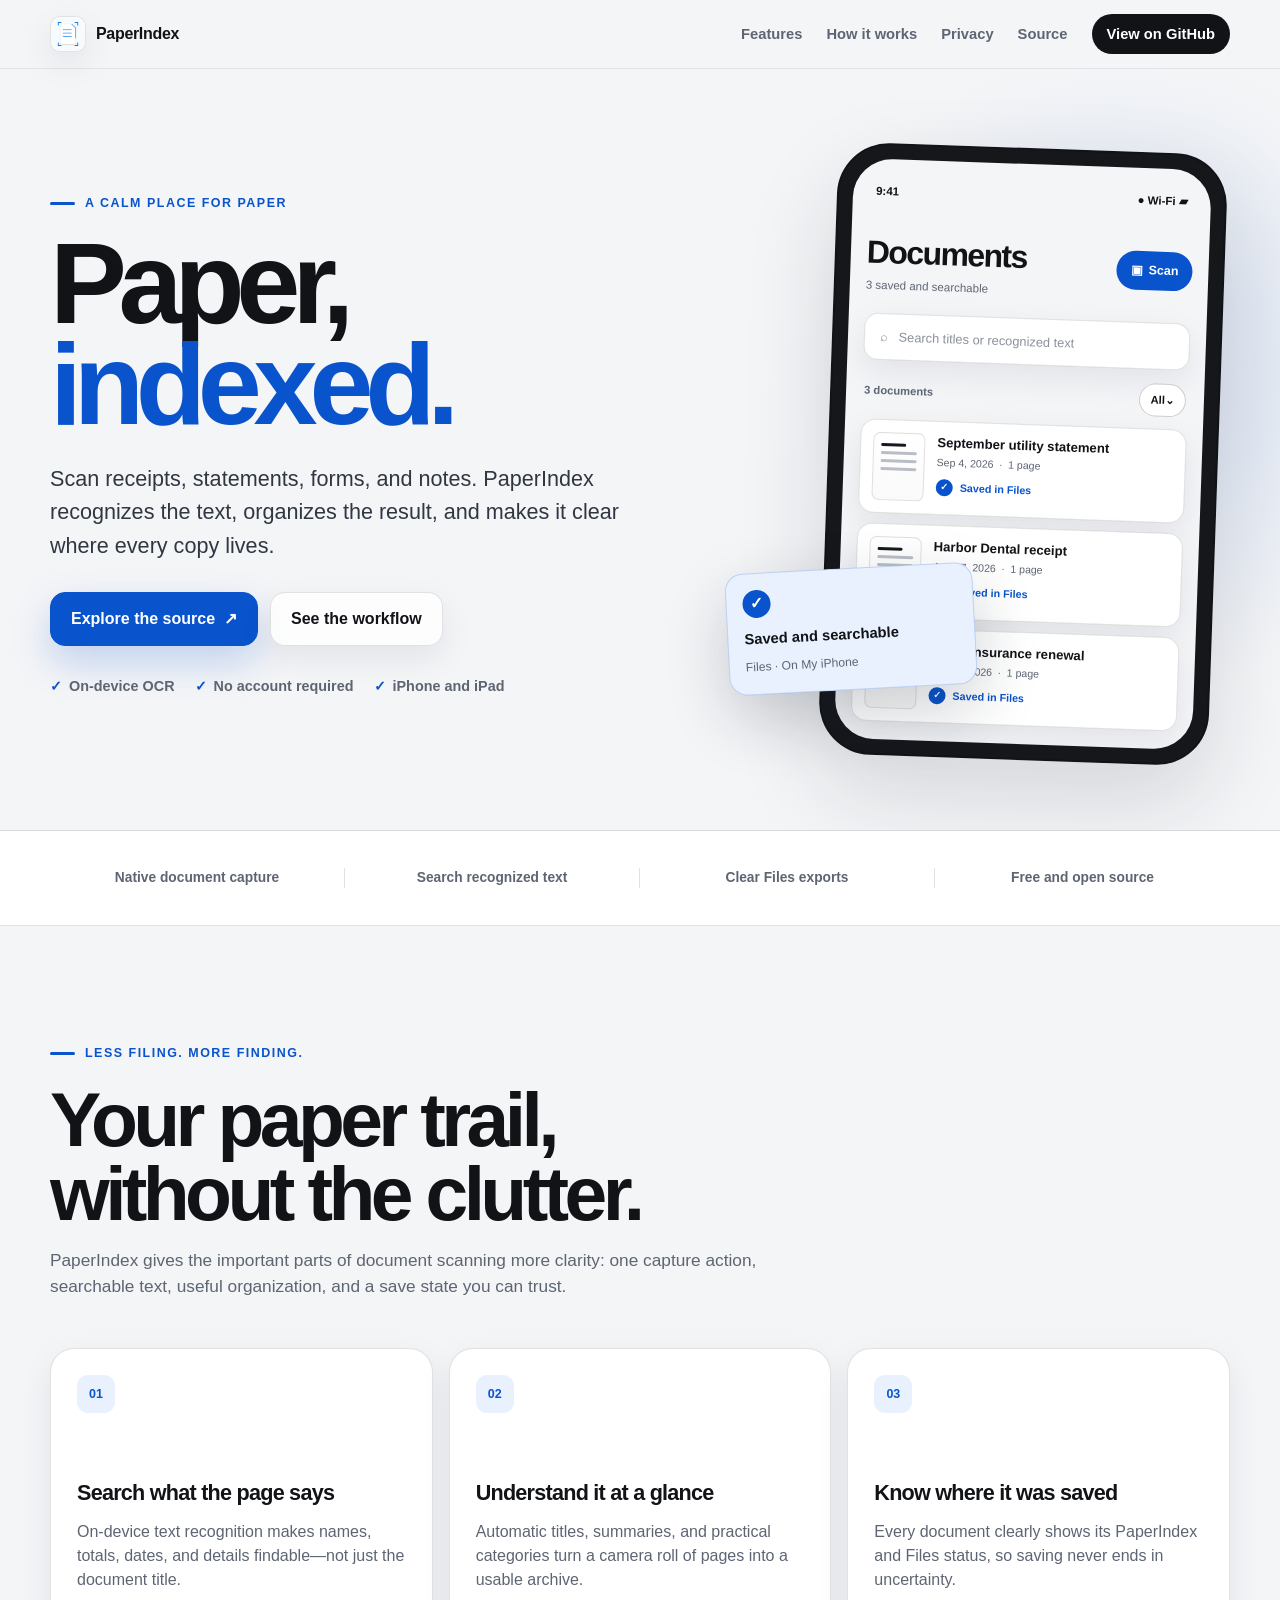
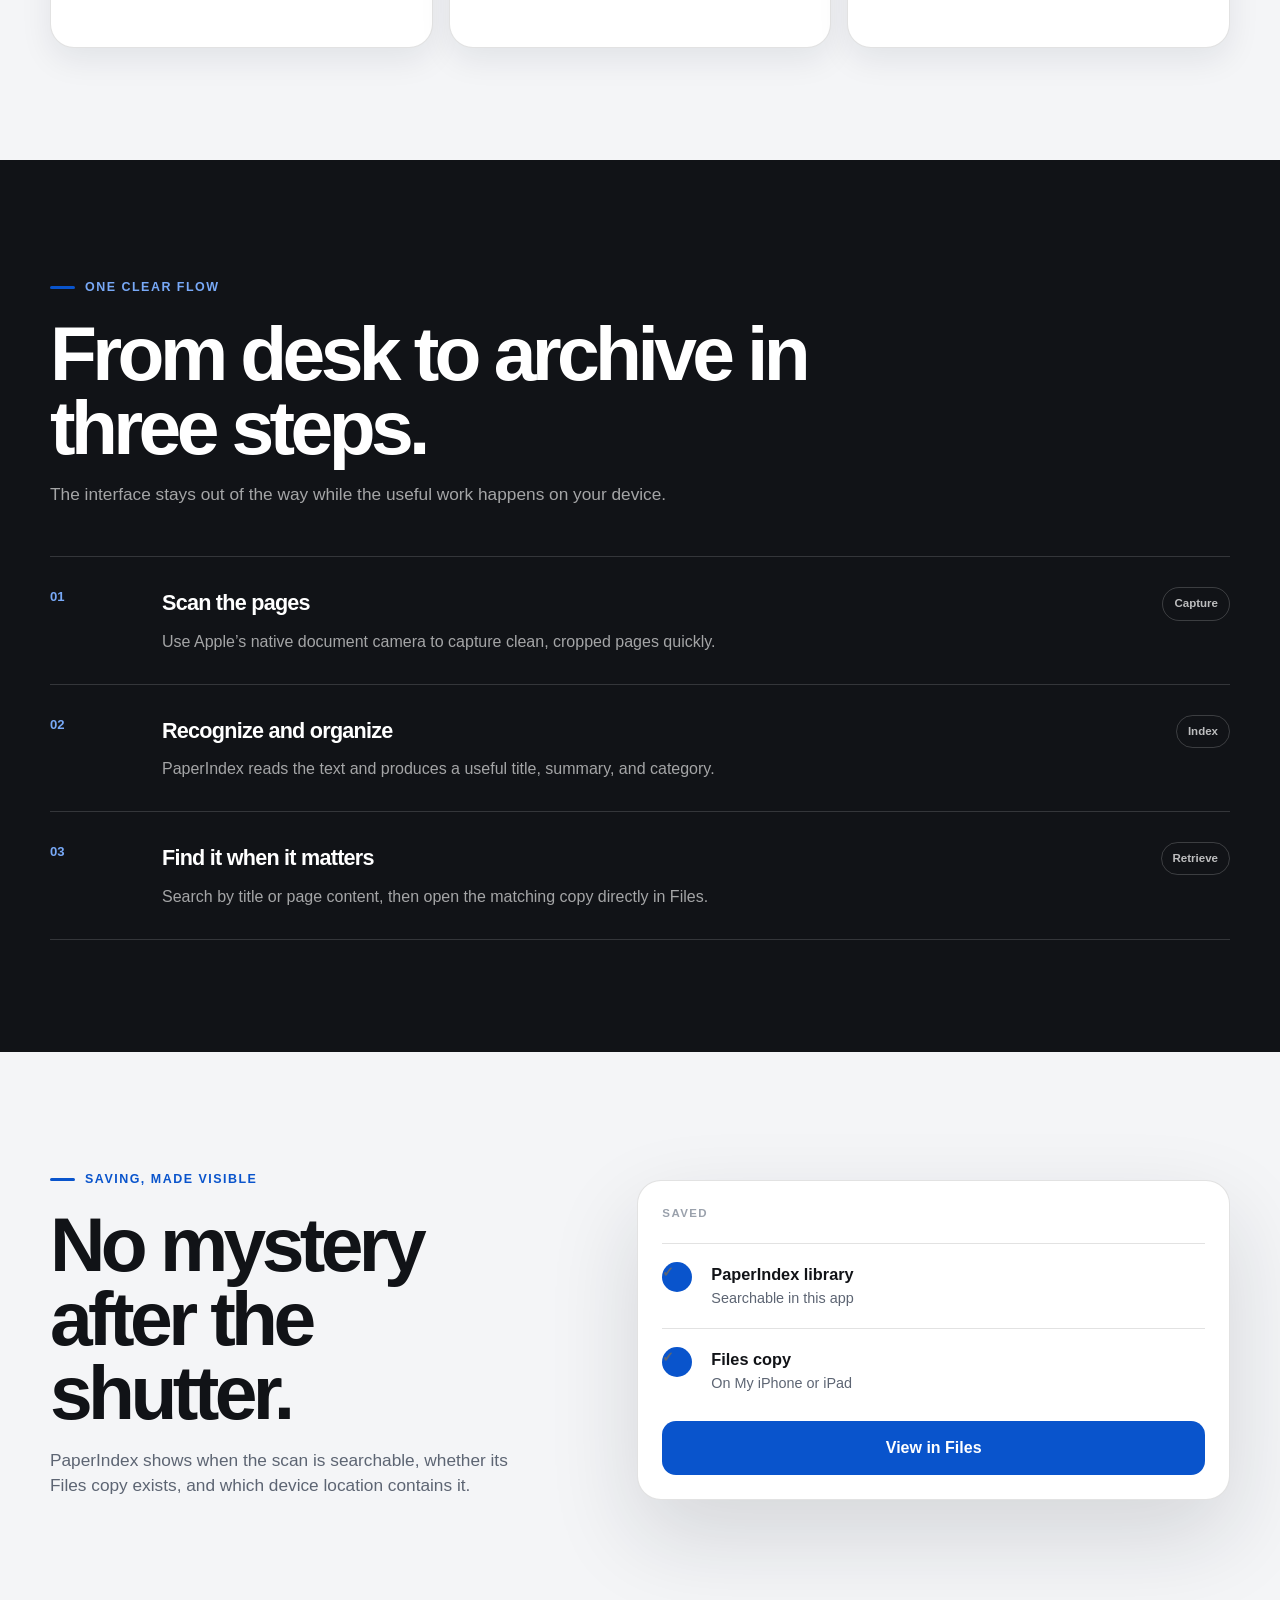
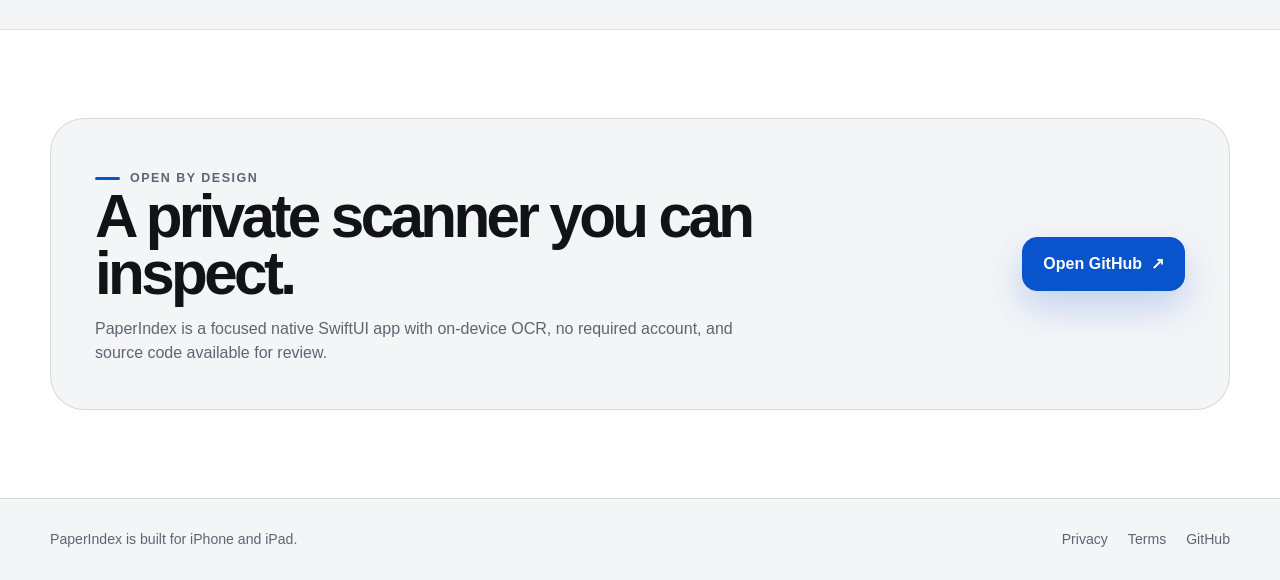
==== commit 0c83b182: "Prepare PaperIndex App Store submission assets" ====
--- a/docs/index.html
+++ b/docs/index.html
@@ -8,13 +8,14 @@
   <meta name="description" content="PaperIndex turns receipts, statements, forms, and notes into a calm, searchable archive on iPhone and iPad.">
   <meta property="og:title" content="PaperIndex — Paper, indexed.">
   <meta property="og:description" content="Scan paper, recognize its text, and keep a clear copy in Files.">
-  <meta property="og:image" content="https://paperindex.tmoreton89.chatgpt.site/assets/paperindex-og.png">
+  <meta property="og:image" content="https://tmoreton.github.io/PaperIndex/assets/paperindex-og.png">
   <meta property="og:type" content="website">
-  <meta property="og:url" content="https://paperindex.tmoreton89.chatgpt.site/">
+  <meta property="og:url" content="https://tmoreton.github.io/PaperIndex/">
   <meta name="twitter:card" content="summary_large_image">
   <meta name="twitter:title" content="PaperIndex — Paper, indexed.">
   <meta name="twitter:description" content="Scan paper, recognize its text, and keep a clear copy in Files.">
-  <meta name="twitter:image" content="https://paperindex.tmoreton89.chatgpt.site/assets/paperindex-og.png">
+  <meta name="twitter:image" content="https://tmoreton.github.io/PaperIndex/assets/paperindex-og.png">
+  <link rel="canonical" href="https://tmoreton.github.io/PaperIndex/">
   <link rel="icon" href="assets/docscan-icon.png">
   <style>
     :root {
@@ -686,6 +687,13 @@
       gap: 24px;
     }
 
+    .footer-links {
+      display: flex;
+      flex-wrap: wrap;
+      justify-content: flex-end;
+      gap: 10px 20px;
+    }
+
     @media (max-width: 900px) {
       .hero { min-height: auto; }
 
@@ -762,8 +770,9 @@
       <div class="nav-links">
         <a href="#features">Features</a>
         <a href="#workflow">How it works</a>
-        <a href="https://github.com/tmoreton/docscan">Open source</a>
-        <a class="nav-cta" href="https://github.com/tmoreton/docscan">View on GitHub</a>
+        <a href="privacy/">Privacy</a>
+        <a href="https://github.com/tmoreton/PaperIndex">Source</a>
+        <a class="nav-cta" href="https://github.com/tmoreton/PaperIndex">View on GitHub</a>
       </div>
     </nav>
   </header>
@@ -776,7 +785,7 @@
           <h1 id="hero-title">Paper,<span>indexed.</span></h1>
           <p class="hero-copy">Scan receipts, statements, forms, and notes. PaperIndex recognizes the text, organizes the result, and makes it clear where every copy lives.</p>
           <div class="hero-actions">
-            <a class="button primary" href="https://github.com/tmoreton/docscan">Explore the source <span aria-hidden="true">↗</span></a>
+            <a class="button primary" href="https://github.com/tmoreton/PaperIndex">Explore the source <span aria-hidden="true">↗</span></a>
             <a class="button secondary" href="#workflow">See the workflow</a>
           </div>
           <div class="hero-notes" aria-label="Product highlights">
@@ -878,7 +887,7 @@
           <h2>A private scanner you can inspect.</h2>
           <p>PaperIndex is a focused native SwiftUI app with on-device OCR, no required account, and source code available for review.</p>
         </div>
-        <a class="button primary" href="https://github.com/tmoreton/docscan">Open GitHub <span aria-hidden="true">↗</span></a>
+        <a class="button primary" href="https://github.com/tmoreton/PaperIndex">Open GitHub <span aria-hidden="true">↗</span></a>
       </div>
     </section>
   </main>
@@ -886,7 +895,7 @@
   <footer>
     <div class="footer-row shell">
       <span>PaperIndex is built for iPhone and iPad.</span>
-      <a href="https://github.com/tmoreton/docscan">Free and open source on GitHub.</a>
+      <span class="footer-links"><a href="privacy/">Privacy</a><a href="terms/">Terms</a><a href="https://github.com/tmoreton/PaperIndex">GitHub</a></span>
     </div>
   </footer>
 </body>
